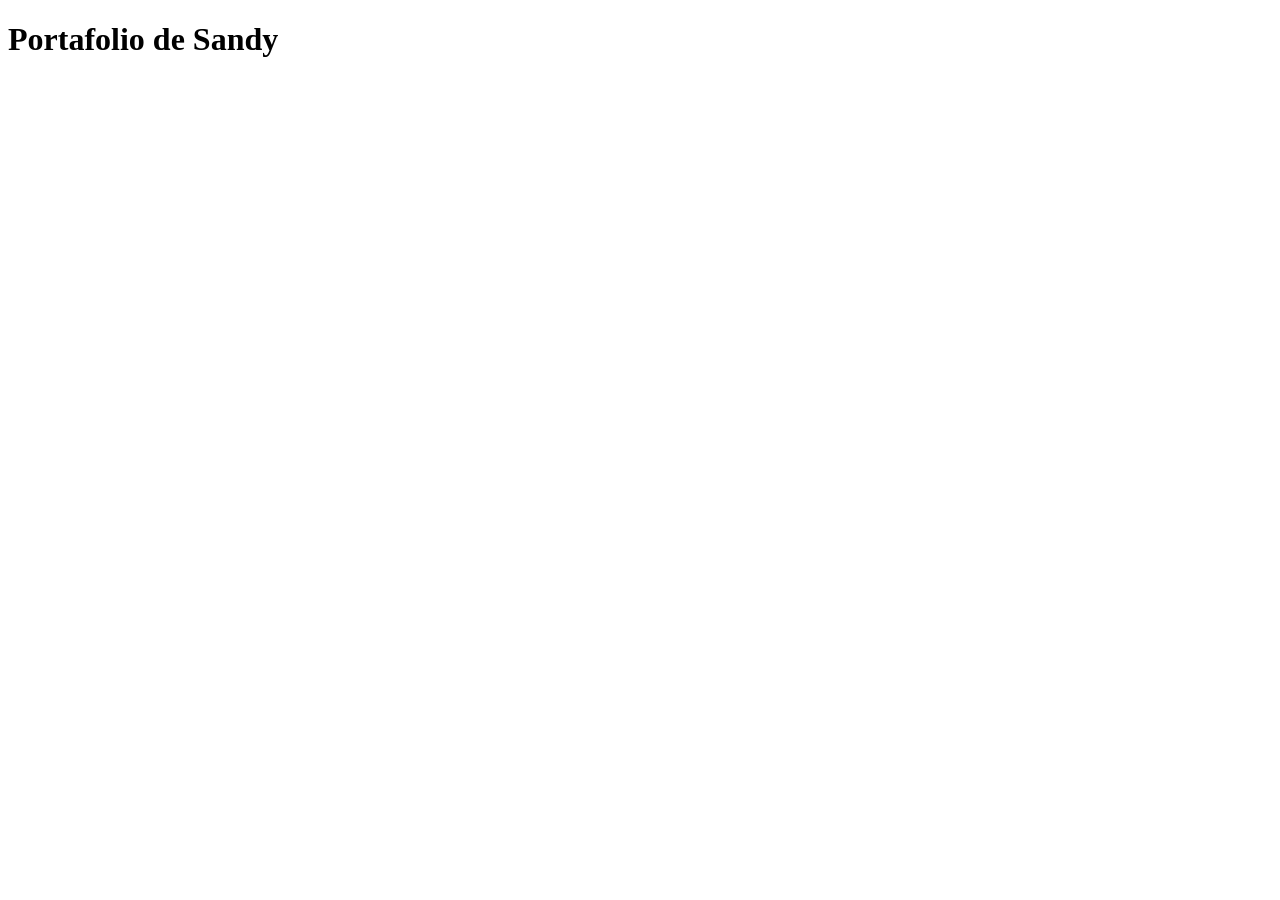
==== index.html @ 2e3df73e "subiendo index de portafolio" ====
<!DOCTYPE html>
<html lang="en">
<head>
    <meta charset="UTF-8">
    <meta name="viewport" content="width=device-width, initial-scale=1.0">
    <title>Portafolio Sandy</title>
</head>
<body>
    <h1>Portafolio de Sandy </h1>
</body>
</html>
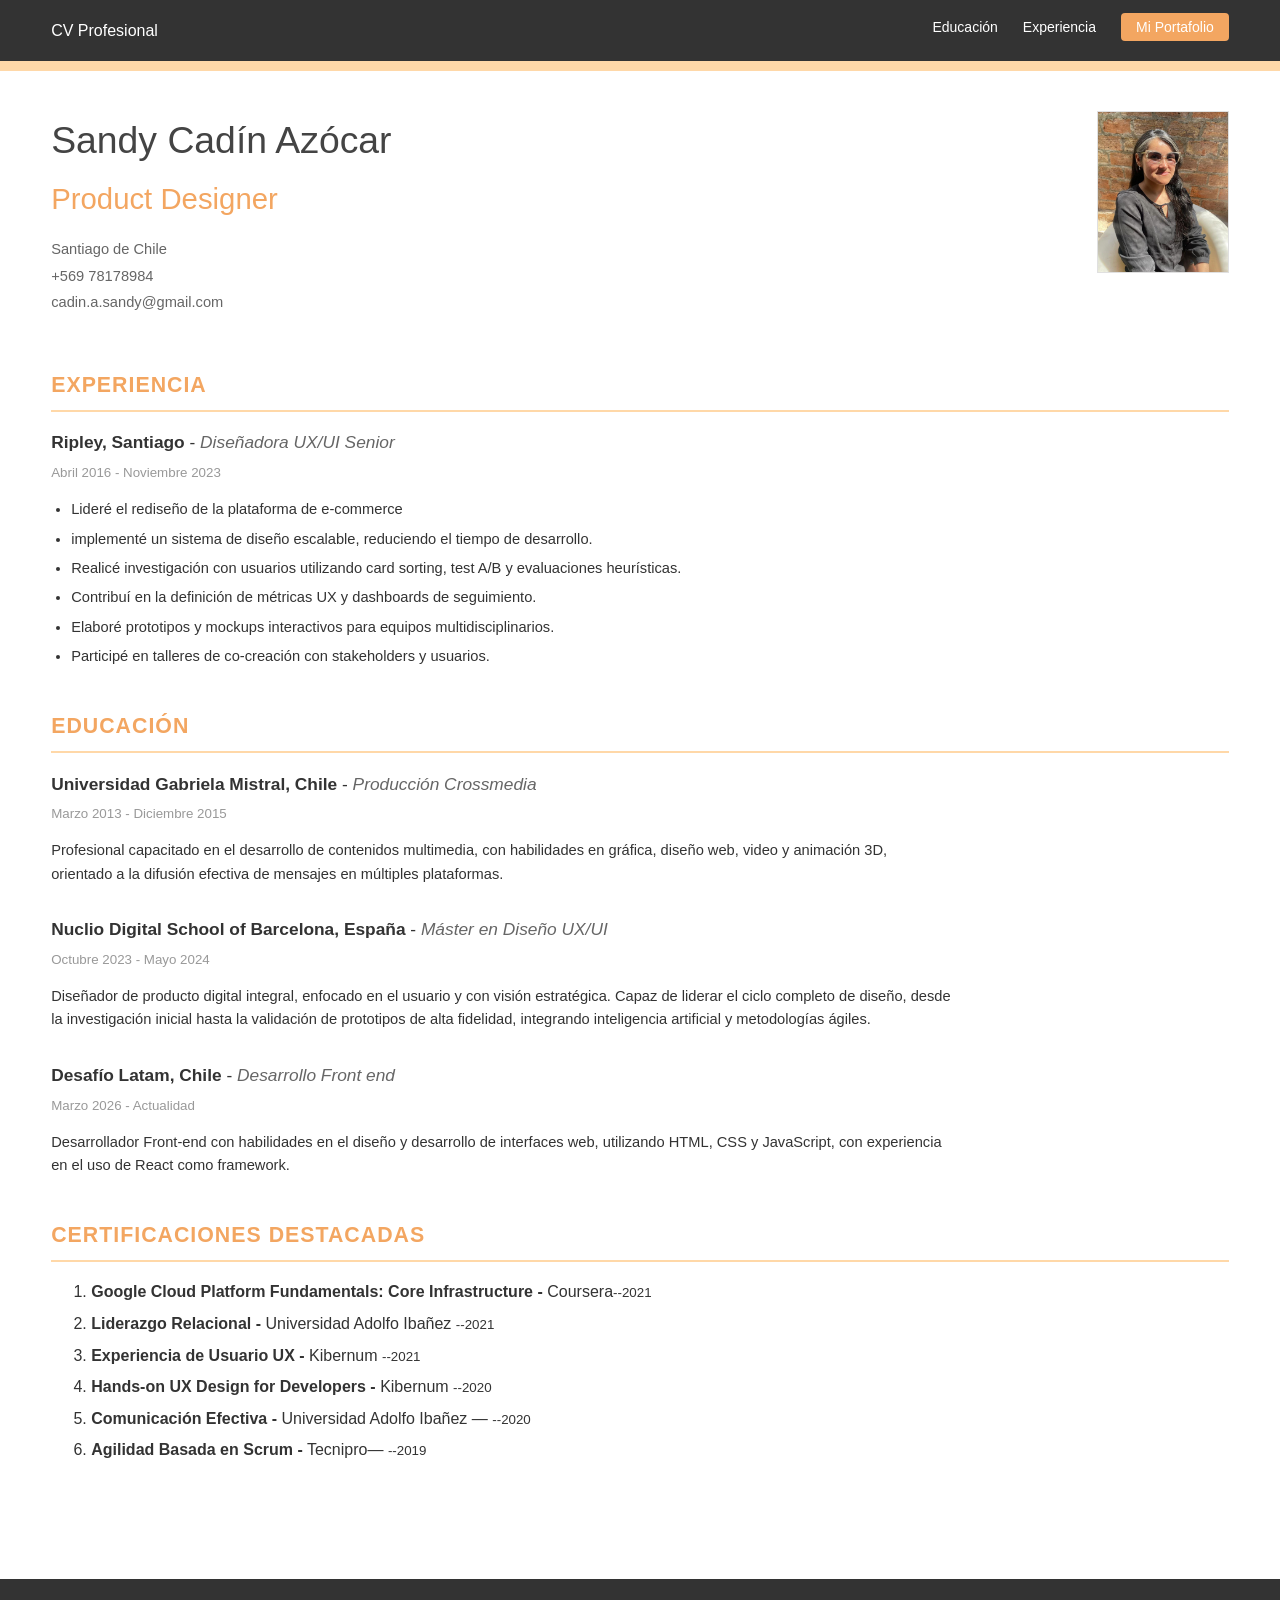
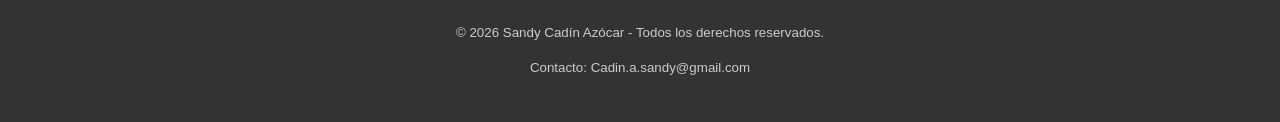
==== commit 33b09130: "Subo mi CV actualizado" ====
--- a/index.html
+++ b/index.html
@@ -1,11 +1,105 @@
 <!DOCTYPE html>
-<html lang="en">
+<html lang="es">
 <head>
     <meta charset="UTF-8">
     <meta name="viewport" content="width=device-width, initial-scale=1.0">
-    <title>Portafolio Sandy</title>
+    <title>CV - Sandy Cadín Azócar</title>
+    <link rel="stylesheet" href="./assets/css/style.css">
 </head>
 <body>
-    <h1>Portafolio de Sandy </h1>
-</body>
-</html>+
+    <nav class="navbar">
+        <div class="nav-container">
+            <span class="nav-logo">CV Profesional</span>
+            <ul class="nav-links">
+                <li><a href="#educacion">Educación</a></li>
+                <li><a href="#experiencia">Experiencia</a></li>
+                <li><a href="./portafolio.html" target="_blank" class="portfolio-btn">Mi Portafolio</a></li>
+                
+            </ul>
+        </div>
+    </nav>
+
+    <div class="top-bar"></div>
+
+    <main class="container">
+        <header class="cv-header">
+            <div class="contact-info">
+                <h1>Sandy Cadín Azócar</h1>
+                <p class="job-title">Product Designer</p>
+                <div class="contact-details">
+                    <p>Santiago de Chile</p>
+                    <p>+569 78178984</p>
+                    <p>cadin.a.sandy@gmail.com</p>
+                </div>
+            </div>
+          
+                <img class="foto-perfil" src="./assets/img/foto-perfil.jpeg" alt="foto de perfil">
+        </header>
+
+        <section id="experiencia">
+            <h2>EXPERIENCIA</h2>
+            <div class="item">
+                <div class="item-header">
+                    <span class="company">Ripley, Santiago</span> - <span class="position">Diseñadora UX/UI Senior</span>
+                </div>
+                <div class="date">Abril 2016 - Noviembre 2023</div>
+                <ul>
+                    <li>Lideré el rediseño de la plataforma de e-commerce</li>
+                    <li>implementé un sistema de diseño escalable, reduciendo el tiempo de desarrollo.</li>
+                    <li>Realicé investigación con usuarios utilizando card sorting, test A/B y evaluaciones heurísticas.</li>
+                    <li>Contribuí en la definición de métricas UX y dashboards de seguimiento.</li>
+                    <li>Elaboré prototipos y mockups interactivos para equipos multidisciplinarios.</li>
+                    <li>Participé en talleres de co-creación con stakeholders y usuarios.</li>
+                </ul>
+            </div>
+
+            
+        </section>
+
+        <section id="educacion">
+            <h2>EDUCACIÓN</h2>
+            <div class="item">
+                <div class="item-header">
+                    <span class="company">Universidad Gabriela Mistral, Chile</span> - <span class="position">Producción Crossmedia</span>
+                </div>
+                <div class="date">Marzo 2013 - Diciembre 2015</div>
+                <p class="text-block">Profesional capacitado en el desarrollo de contenidos multimedia, con habilidades en gráfica, diseño web, video y animación 3D, orientado a la difusión efectiva de mensajes en múltiples plataformas.</p>
+            </div>
+
+            <div class="item">
+                <div class="item-header">
+                    <span class="company">Nuclio Digital School of Barcelona, España</span> - <span class="position">Máster en Diseño UX/UI</span>
+                </div>
+                <div class="date">Octubre 2023 - Mayo 2024</div>
+                <p class="text-block">Diseñador de producto digital integral, enfocado en el usuario y con visión estratégica. Capaz de liderar el ciclo completo de diseño, desde la investigación inicial hasta la validación de prototipos de alta fidelidad, integrando inteligencia artificial y metodologías ágiles.</p>
+            </div>
+
+            <div class="item">
+                <div class="item-header">
+                    <span class="company">Desafío Latam, Chile</span> - <span class="position">Desarrollo Front end </span>
+                </div>
+                <div class="date">Marzo 2026 - Actualidad</div>
+                <p class="text-block">Desarrollador Front-end con habilidades en el diseño y desarrollo de interfaces web, utilizando HTML, CSS y JavaScript, con experiencia en el uso de React como framework.</p>
+            </div>
+        </section>
+
+    <h2>CERTIFICACIONES DESTACADAS</h2>
+    <ol class="cert-list">
+        <li><strong>Google Cloud Platform Fundamentals: Core Infrastructure -  </strong> Coursera<small>--2021</small></li>
+        <li><strong>Liderazgo Relacional -</strong> Universidad Adolfo Ibañez <small>--2021</small></li>
+        <li><strong>Experiencia de Usuario UX -</strong> Kibernum <small>--2021</small></li>
+        <li><strong>Hands-on UX Design for Developers - </strong> Kibernum <small>--2020</small></li>
+        <li><strong>Comunicación Efectiva -</strong> Universidad Adolfo Ibañez — <small>--2020</small></li>
+        <li><strong>Agilidad Basada en Scrum -</strong> Tecnipro— <small> --2019</small></li>
+    </ol>
+</section>
+        </section>
+    </main>
+
+    <footer class="cv-footer">
+        <p>&copy; 2026 Sandy Cadín Azócar - Todos los derechos reservados.</p>
+        <p>Contacto: Cadin.a.sandy@gmail.com</p>
+    </footer>
+
+</body>
--- a/assets/css/style.css
+++ b/assets/css/style.css
@@ -0,0 +1,338 @@
+/* =========================================
+   ESTILOS GENERALES (FULL SCREEN)
+   ========================================= */
+body {
+    font-family: 'Segoe UI', Tahoma, Geneva, Verdana, sans-serif;
+    line-height: 1.6;
+    color: #333;
+    margin: 0;
+    padding: 0;
+    background-color: #ffffff; /* Fondo blanco */
+}
+
+/* Barra de Navegación */
+.navbar {
+    background-color: #333;
+    color: white;
+    padding: 1rem 4%; /* Margen lateral adaptable */
+    position: sticky;
+    top: 0;
+    z-index: 1000;
+}
+
+.nav-container {
+    width: 100%;
+    display: flex;
+    justify-content: space-between;
+    align-items: center;
+}
+
+.nav-links {
+    list-style: none;
+    margin: 0;
+    padding: 0;
+    display: flex;
+    gap: 25px;
+}
+
+.nav-links a {
+    color: white;
+    text-decoration: none;
+    font-size: 14px;
+    font-weight: 500;
+}
+
+.portfolio-btn {
+    background-color: #f3a661; /* Color naranja del CV */
+    padding: 6px 15px;
+    border-radius: 4px;
+    color: white !important;
+}
+
+/* Línea decorativa superior */
+.top-bar {
+    height: 10px;
+    background-color: #ffd8a8;
+    width: 100%;
+}
+
+/* Contenedor Principal Adaptable */
+.container {
+    width: 100%;
+    max-width: 100%; 
+    margin: 0;
+    padding: 40px 4%; 
+    box-sizing: border-box;
+}
+
+/* =========================================
+   CABECERA (HEADER)
+   ========================================= */
+.cv-header {
+    display: flex;
+    justify-content: space-between;
+    align-items: flex-start;
+    margin-bottom: 50px;
+    flex-wrap: wrap; /* Para móviles */
+}
+
+.contact-info {
+    flex: 1;
+    min-width: 300px;
+}
+
+.contact-info h1 {
+    margin: 0;
+    font-size: 28pt;
+    font-weight: normal;
+    color: #444;
+}
+
+.job-title {
+    font-size: 22pt;
+    color: #f3a661;
+    margin: 5px 0 15px 0;
+}
+
+.contact-details {
+    font-size: 11pt;
+    color: #666;
+}
+
+.contact-details p {
+    margin: 3px 0;
+}
+
+.foto-perfil {
+    width: 130px;
+    height: 160px;
+    background-color: #fbe5d6; 
+    border: 1px solid #e0e0e0;
+    overflow: hidden; 
+    padding: 0;       
+    display: flex;    
+    align-items: center;
+    justify-content: center;
+}
+
+
+.photo-perfil img {
+    width: 100%;       
+    height: 100%;      
+    object-fit: cover; 
+    display: block;    
+}
+
+/* =========================================
+   SECCIONES Y CONTENIDO
+   ========================================= */
+h2 {
+    color: #f3a661;
+    font-size: 16pt;
+    text-transform: uppercase;
+    border-bottom: 2px solid #ffd8a8; /* Línea que cruza la pantalla */
+    padding-bottom: 8px;
+    margin-top: 40px;
+    letter-spacing: 1px;
+}
+
+.item {
+    margin-bottom: 30px;
+}
+
+.item-header {
+    font-size: 13pt;
+    margin-bottom: 5px;
+}
+
+.company {
+    font-weight: bold;
+}
+
+.position {
+    font-style: italic;
+    color: #666;
+}
+
+.date {
+    font-size: 10pt;
+    color: #999;
+    margin-bottom: 10px;
+}
+
+ul {
+    padding-left: 20px;
+    font-size: 11pt;
+}
+
+li {
+    margin-bottom: 6px;
+}
+
+.text-block {
+    font-size: 11pt;
+    max-width: 900px; /* Para que el texto no sea difícil de leer en pantallas gigantes */
+}
+
+/* Idiomas en formato horizontal */
+.lang-list {
+    list-style: none;
+    padding: 0;
+    display: flex;
+    gap: 40px;
+    flex-wrap: wrap;
+}
+
+.lang-list li::before {
+    content: "• ";
+    color: #f3a661;
+    font-weight: bold;
+    font-size: 14pt;
+}
+
+/* =========================================
+   FOOTER (PIE DE PÁGINA)
+   ========================================= */
+.cv-footer {
+    background-color: #333;
+    color: #ccc;
+    text-align: center;
+    padding: 30px 4%;
+    margin-top: 60px;
+    font-size: 10pt;
+    width: 100%;
+    box-sizing: border-box;
+}
+
+/* =========================================
+   ADAPTABILIDAD (MOBILE)
+   ========================================= */
+@media (max-width: 768px) {
+    .cv-header {
+        flex-direction: column-reverse; /* Foto arriba en móviles */
+        gap: 20px;
+    }
+    
+    .contact-info h1 {
+        font-size: 22pt;
+    }
+
+    .nav-container {
+        flex-direction: column;
+        gap: 15px;
+    }
+
+    .lang-list {
+        flex-direction: column;
+        gap: 10px;
+    }
+}
+
+/* =========================================
+   ESTILOS ESPECÍFICOS PARA EL PORTAFOLIO
+   ========================================= */
+
+/* Cuadrícula de la Galería */
+.gallery-grid {
+    display: grid;
+    /* Crea columnas automáticas de mínimo 300px que llenan el ancho total */
+    grid-template-columns: repeat(auto-fit, minmax(300px, 1fr));
+    gap: 30px;
+    margin-top: 40px;
+    width: 100%;
+}
+
+/* Tarjeta de Proyecto */
+.work-card {
+    background: #fff;
+    border: 1px solid #eee;
+    border-radius: 8px;
+    overflow: hidden;
+    transition: all 0.3s ease; /* Suavidad al pasar el mouse */
+    display: flex;
+    flex-direction: column;
+}
+
+/* Efecto Hover (al pasar el ratón) */
+.work-card:hover {
+    transform: translateY(-8px);
+    box-shadow: 0 15px 30px rgba(0,0,0,0.1);
+    border-color: #f3a661;
+}
+
+/* Contenedor de Imagen del Proyecto */
+.work-image {
+    width: 100%;
+    height: 220px;
+    background-color: #fbe5d6; /* Color crema del CV original */
+    display: flex;
+    align-items: center;
+    justify-content: center;
+    color: #f3a661;
+    font-weight: bold;
+    font-size: 14pt;
+    text-transform: uppercase;
+    border-bottom: 1px solid #eee;
+}
+
+
+.work-image img {
+    width: 100%;
+    height: 100%;
+    object-fit: cover;
+}
+
+
+.work-info {
+    padding: 25px;
+    flex-grow: 1;
+}
+
+.work-info h3 {
+    margin: 0 0 12px 0;
+    color: #333;
+    font-size: 16pt;
+    border: none; 
+}
+
+.work-info p {
+    font-size: 11pt;
+    color: #666;
+    line-height: 1.5;
+    margin: 0;
+}
+
+/* Ajustes de Adaptabilidad para la Galería */
+@media (max-width: 600px) {
+    .gallery-grid {
+        grid-template-columns: 1fr; /* Una sola columna en pantallas muy pequeñas */
+        padding: 0;
+    }
+    
+    .container {
+        padding: 20px 5%;
+    }
+}
+
+/* estilos de portafolio para la galeria */
+.work-image {
+    width: 100%;
+    height: 200px; 
+    background-color: #fbe5d6;
+    overflow: hidden; 
+    display: block; 
+}
+
+/* Hace que la imagen del proyecto sea adaptable */
+.work-image img {
+    width: 100%;
+    height: 100%;
+    object-fit: cover; 
+    object-position: center; 
+    transition: transform 0.5s ease; 
+}
+
+/* Efecto visual: la imagen se agranda un poquito al pasar el mouse */
+.work-card:hover .work-image img {
+    transform: scale(1.1);
+}
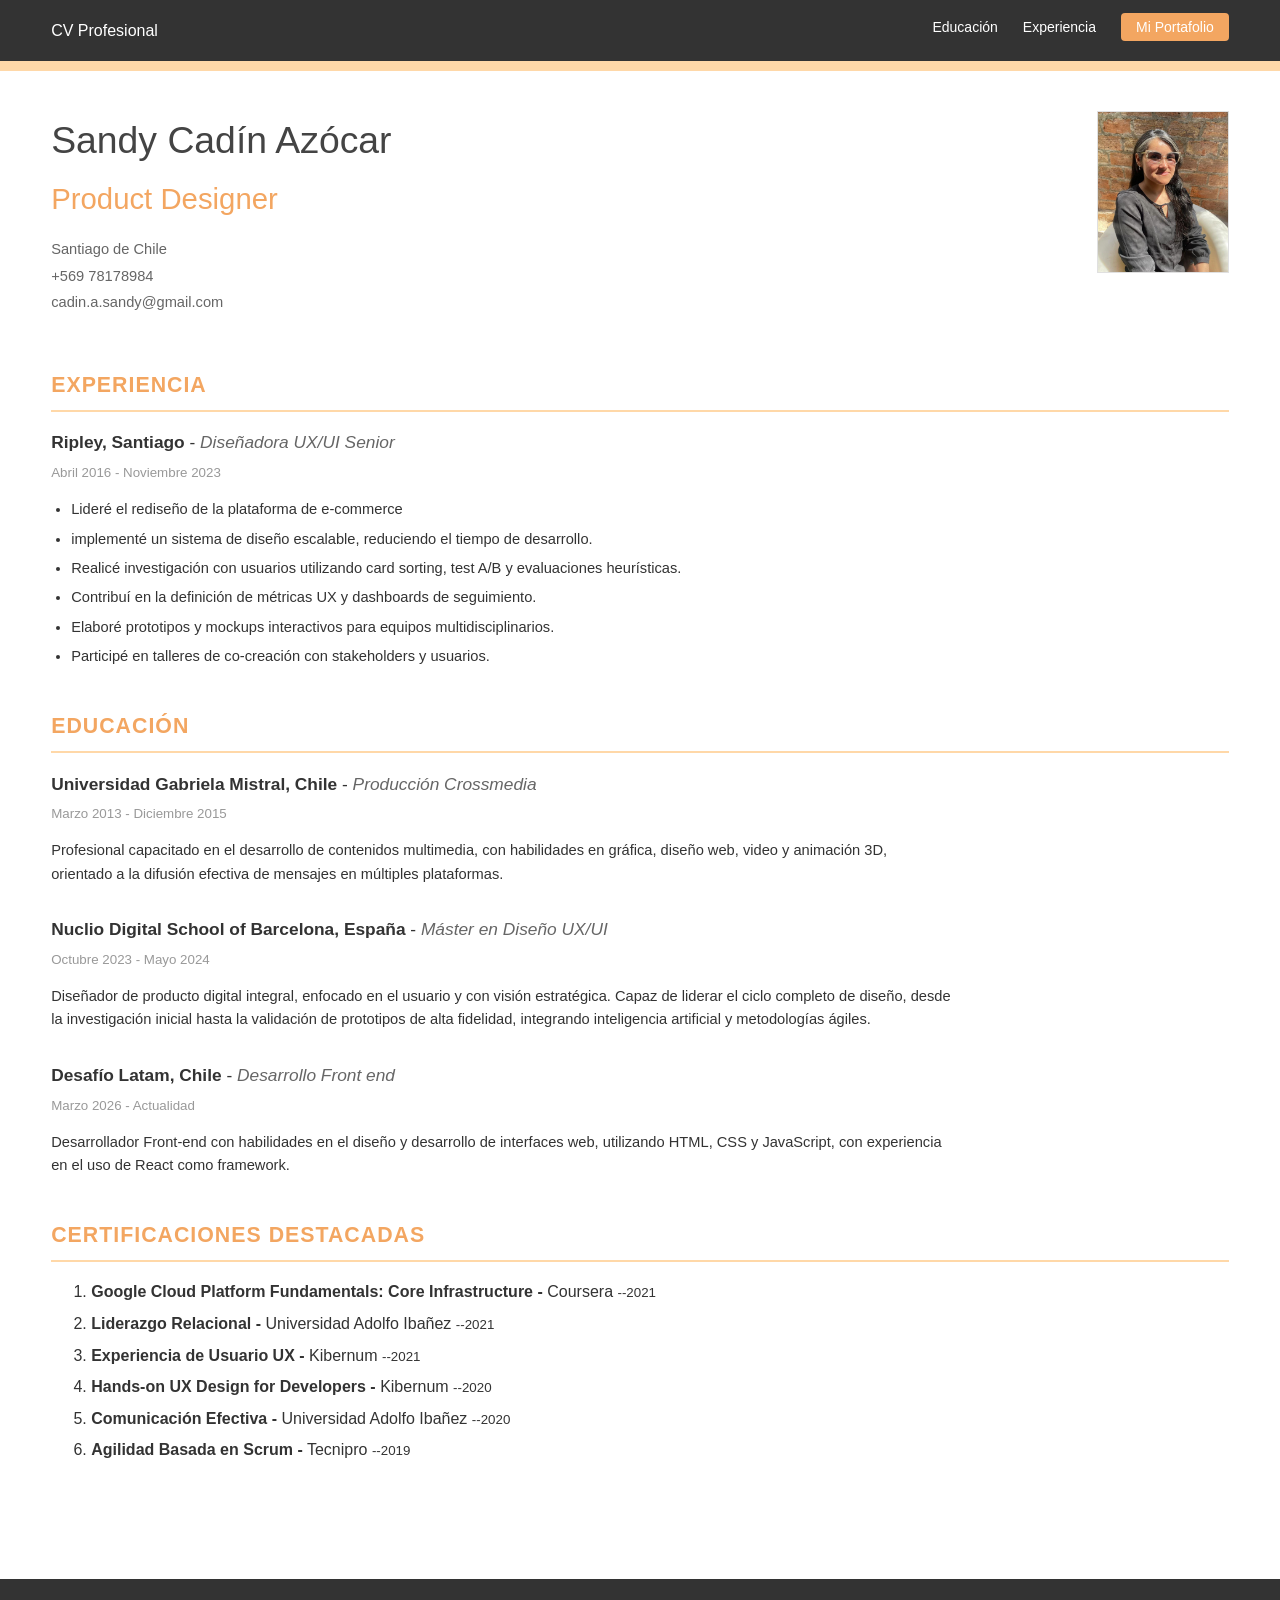
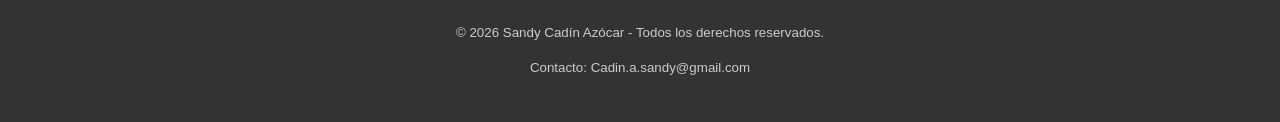
==== commit af1ae9db: "Actualizaciones al CV" ====
--- a/index.html
+++ b/index.html
@@ -84,17 +84,19 @@
             </div>
         </section>
 
+   <section id="certificaciones">
     <h2>CERTIFICACIONES DESTACADAS</h2>
     <ol class="cert-list">
-        <li><strong>Google Cloud Platform Fundamentals: Core Infrastructure -  </strong> Coursera<small>--2021</small></li>
+        <li><strong>Google Cloud Platform Fundamentals: Core Infrastructure -</strong> Coursera <small>--2021</small></li>
         <li><strong>Liderazgo Relacional -</strong> Universidad Adolfo Ibañez <small>--2021</small></li>
         <li><strong>Experiencia de Usuario UX -</strong> Kibernum <small>--2021</small></li>
-        <li><strong>Hands-on UX Design for Developers - </strong> Kibernum <small>--2020</small></li>
-        <li><strong>Comunicación Efectiva -</strong> Universidad Adolfo Ibañez — <small>--2020</small></li>
-        <li><strong>Agilidad Basada en Scrum -</strong> Tecnipro— <small> --2019</small></li>
+        <li><strong>Hands-on UX Design for Developers -</strong> Kibernum <small>--2020</small></li>
+        <li><strong>Comunicación Efectiva -</strong> Universidad Adolfo Ibañez <small>--2020</small></li>
+        <li><strong>Agilidad Basada en Scrum -</strong> Tecnipro <small>--2019</small></li>
     </ol>
 </section>
-        </section>
+</section>
+        
     </main>
 
     <footer class="cv-footer">
